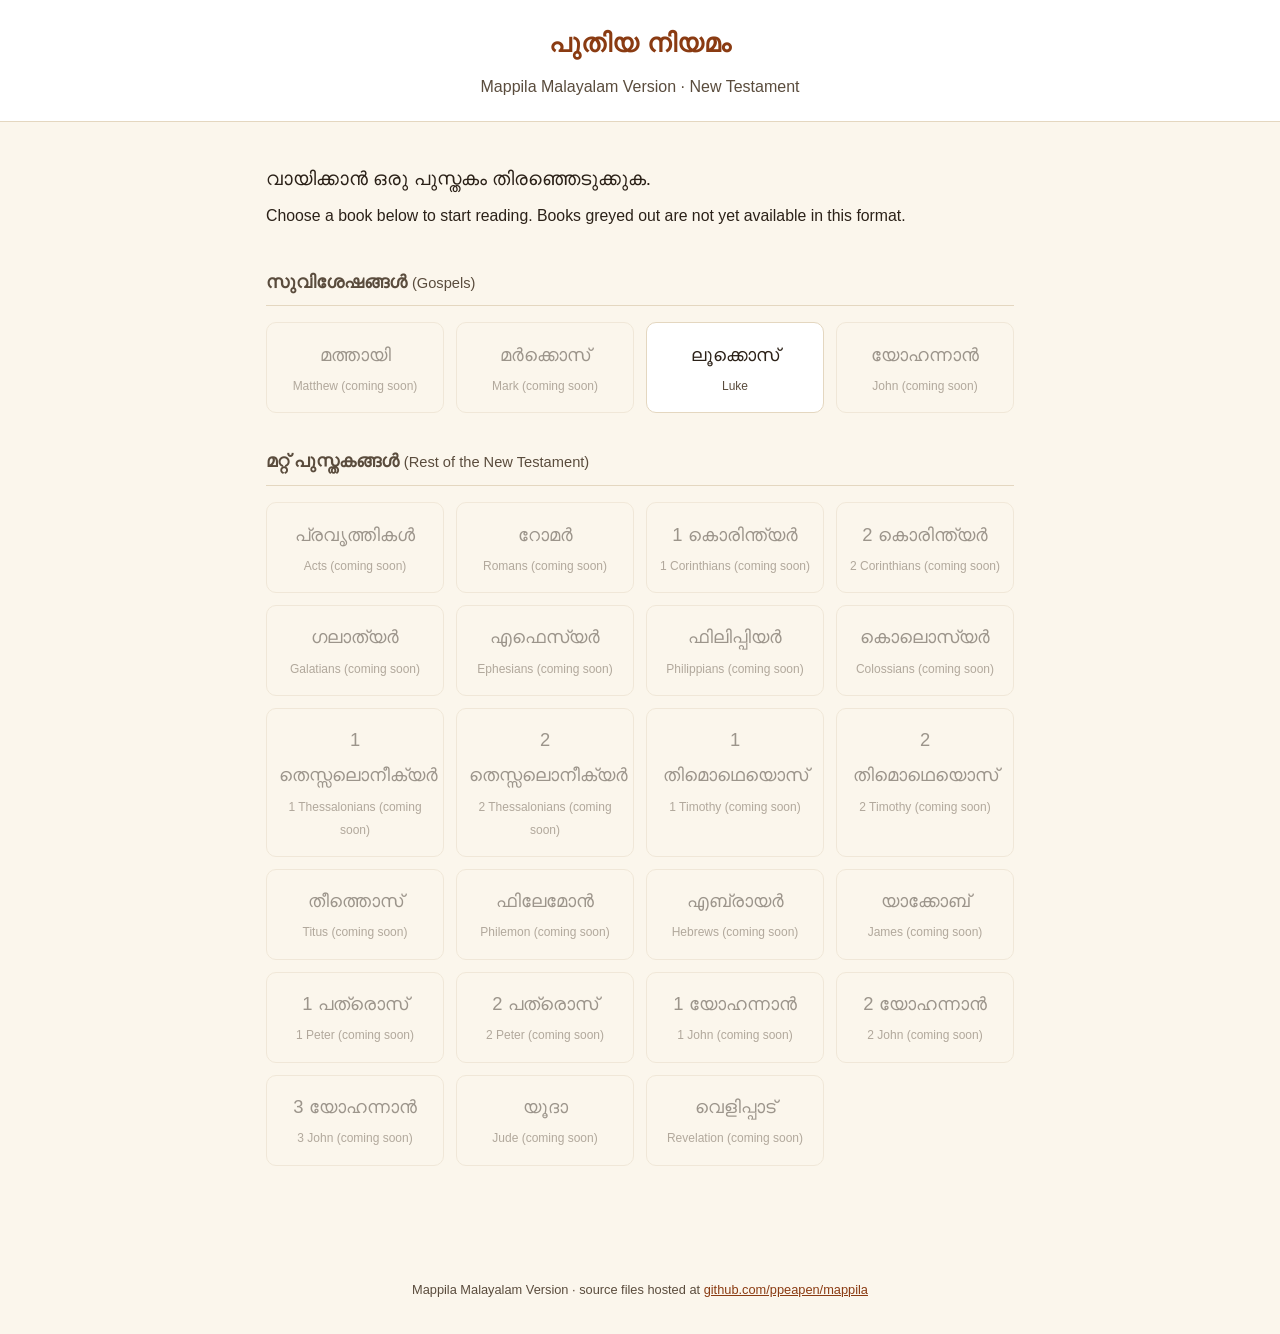
==== index.html @ bd5009b4 "Initial commit" ====
<!DOCTYPE html>
<html lang="ml">
<head>
<meta charset="UTF-8">
<meta name="viewport" content="width=device-width, initial-scale=1.0">
<title>Mappila Malayalam New Testament</title>
<meta name="description" content="Mappila Malayalam version of the New Testament — read online.">

<!--
  ===========================================================================
  MAPPILA MALAYALAM NT — index.html
  ===========================================================================
  This page just builds a menu of NT books from books.json and links each
  available one to reader.html, which does the actual USFM -> HTML rendering
  (see assets/js/usfm-parser.js and assets/js/reader.js).

  TO ADD A NEW BOOK ONCE ITS .sfm FILE IS READY:
    1. Upload the .sfm file into the /books folder of this repo.
       Keep the filename EXACTLY as it appears in books.json (GitHub Pages
       is served from a case-sensitive filesystem, unlike Windows).
    2. Open books.json and, for that book's entry, set:  "available": true
       (the "file" path already points at the expected filename).
    3. Commit + push. No other change is needed — this page, reader.html
       and the parser are all book-agnostic.

  That's it: nothing in index.html itself needs to change to add a book.
  You'd only touch this file's HTML/CSS if you wanted to change the page
  layout itself (e.g. add a search box or a different grouping).
  ===========================================================================
-->

<link rel="stylesheet" href="assets/css/style.css">
</head>
<body>

<header class="site-header">
  <h1>പുതിയ നിയമം</h1>
  <p class="subtitle">Mappila Malayalam Version &middot; New Testament</p>
</header>

<main>
  <p>
    വായിക്കാൻ ഒരു പുസ്തകം തിരഞ്ഞെടുക്കുക.
    <br>
    <small>Choose a book below to start reading. Books greyed out are not
    yet available in this format.</small>
  </p>

  <div id="bookList">
    <p class="loading">പുസ്തകങ്ങളുടെ പട്ടിക ലഭ്യമാക്കുന്നു...</p>
  </div>
</main>

<footer class="site-footer">
  Mappila Malayalam Version &middot; source files hosted at
  <a href="https://github.com/ppeapen/mappila">github.com/ppeapen/mappila</a>
</footer>

<script>
(function () {
  'use strict';

  // The four Gospels get their own heading; everything else is grouped
  // together as "the rest of the New Testament". Purely cosmetic — add
  // more groups here (e.g. "Pauline Epistles") if you want finer sections
  // once more books are online.
  const GOSPEL_CODES = new Set(['MAT', 'MRK', 'LUK', 'JHN']);

  fetch('books.json')
    .then(res => res.json())
    .then(data => renderBooks(data.books))
    .catch(err => {
      document.getElementById('bookList').innerHTML =
        '<p class="error-box">പുസ്തകങ്ങളുടെ പട്ടിക ലോഡ് ചെയ്യാനായില്ല (books.json). ' +
        String(err.message || err) + '</p>';
    });

  function renderBooks(books) {
    books.sort((a, b) => a.usfmNum - b.usfmNum);

    const gospels = books.filter(b => GOSPEL_CODES.has(b.code));
    const rest = books.filter(b => !GOSPEL_CODES.has(b.code));

    const html =
      section('സുവിശേഷങ്ങൾ', 'Gospels', gospels) +
      section('മറ്റ് പുസ്തകങ്ങൾ', 'Rest of the New Testament', rest);

    document.getElementById('bookList').innerHTML = html;
  }

  function section(titleMal, titleEng, books) {
    if (!books.length) return '';
    return (
      `<div class="testament-group">` +
      `<h2>${titleMal} <small style="font-weight:normal;">(${titleEng})</small></h2>` +
      `<div class="book-grid">` +
      books.map(bookCard).join('') +
      `</div></div>`
    );
  }

  function bookCard(book) {
    const malSpan = `<span class="mal-name">${book.name}</span>`;
    const engSpan = `<span class="eng-name">${book.engName}</span>`;

    if (book.available) {
      const href = `reader.html?book=${encodeURIComponent(book.file)}&name=${encodeURIComponent(book.name)}`;
      return `<a class="book-card" href="${href}">${malSpan}${engSpan}</a>`;
    }
    // Not available yet: render as a disabled-looking, non-clickable card.
    return `<span class="book-card coming-soon" aria-disabled="true">${malSpan}${engSpan}</span>`;
  }
})();
</script>

</body>
</html>
---- assets/css/style.css ----
/* ==========================================================================
   Mappila Malayalam NT — shared stylesheet
   Used by both index.html (book chooser) and reader.html (chapter viewer)
   ========================================================================== */

/* Required Malayalam webfont for body text, per project spec. */
@import url('https://smc.org.in/fonts/malini.css');

:root {
  --ink: #2b2118;
  --ink-soft: #5a4c3d;
  --paper: #fbf6ec;
  --paper-card: #ffffff;
  --accent: #8a3b12;
  --accent-soft: #c98a52;
  --border: #e4d7c0;
  --max-width: 780px;
}

* { box-sizing: border-box; }

html { scroll-behavior: smooth; }

body {
  margin: 0;
  padding: 0;
  background: var(--paper);
  color: var(--ink);
  /* 'Malini' comes from the imported stylesheet above; keep sensible fallbacks
     in case the remote font fails to load. */
  font-family: 'Malini', 'Noto Sans Malayalam', Tahoma, sans-serif;
  font-size: 19px;
  line-height: 1.9;
}

a { color: var(--accent); }

header.site-header {
  background: var(--paper-card);
  border-bottom: 1px solid var(--border);
  padding: 1.2rem 1rem;
  text-align: center;
}

header.site-header h1 {
  margin: 0 0 .25rem;
  font-size: 1.6rem;
  color: var(--accent);
}

header.site-header p.subtitle {
  margin: 0;
  color: var(--ink-soft);
  font-size: 1rem;
}

main {
  max-width: var(--max-width);
  margin: 0 auto;
  padding: 1.25rem 1rem 4rem;
}

/* ---------- index.html: book chooser ---------- */

.testament-group h2 {
  font-size: 1.1rem;
  color: var(--ink-soft);
  border-bottom: 1px solid var(--border);
  padding-bottom: .4rem;
  margin-top: 2rem;
}

.book-grid {
  display: grid;
  grid-template-columns: repeat(auto-fill, minmax(150px, 1fr));
  gap: .75rem;
  margin: 1rem 0;
}

.book-card {
  display: block;
  background: var(--paper-card);
  border: 1px solid var(--border);
  border-radius: 10px;
  padding: .9rem .75rem;
  text-decoration: none;
  color: var(--ink);
  text-align: center;
  transition: transform .1s ease, box-shadow .1s ease;
}

.book-card:hover {
  transform: translateY(-2px);
  box-shadow: 0 4px 10px rgba(0,0,0,.08);
}

.book-card .mal-name {
  display: block;
  font-size: 1.15rem;
}

.book-card .eng-name {
  display: block;
  font-size: .75rem;
  color: var(--ink-soft);
  margin-top: .15rem;
  font-family: Tahoma, sans-serif;
}

.book-card.coming-soon {
  cursor: not-allowed;
  opacity: .45;
  background: transparent;
  pointer-events: none;
}

.book-card.coming-soon .eng-name::after {
  content: " (coming soon)";
}

/* ---------- reader.html: chapter viewer ---------- */

.reader-toolbar {
  display: flex;
  flex-wrap: wrap;
  align-items: center;
  gap: .5rem;
  position: sticky;
  top: 0;
  background: var(--paper);
  padding: .6rem 0;
  border-bottom: 1px solid var(--border);
  z-index: 5;
}

.reader-toolbar select,
.reader-toolbar button {
  font-size: 1rem;
  padding: .35rem .6rem;
  border-radius: 6px;
  border: 1px solid var(--border);
  background: var(--paper-card);
  color: var(--ink);
}

.reader-toolbar button {
  cursor: pointer;
}

.reader-toolbar button:disabled {
  opacity: .35;
  cursor: default;
}

.book-title {
  text-align: center;
  color: var(--accent);
  margin: 1rem 0 .25rem;
}

.chapter-number {
  text-align: center;
  color: var(--ink-soft);
  font-size: 1.1rem;
  margin: 0 0 1.5rem;
}

.section-heading {
  color: var(--accent-soft);
  font-size: 1.05rem;
  margin: 1.6rem 0 .4rem;
}

p.usfm-p, p.usfm-m, p.usfm-nb, p.usfm-pc {
  margin: 0 0 1rem;
  text-align: justify;
}

p.usfm-q1 { margin: .2rem 0 .2rem 1.5rem; }
p.usfm-q2 { margin: .2rem 0 .2rem 3rem; }
p.usfm-li1 { margin: .2rem 0 .2rem 1.5rem; }

sup.verse-num {
  color: var(--accent);
  font-weight: bold;
  font-size: .75em;
  margin-inline-start: .2em;
  margin-inline-end: .1em;
  user-select: none;
}

/* generic inline-formatting spans produced by the parser, e.g.
   \nd..\nd*, \wj..\wj*, \add..\add*, \xt..\xt* -- keyed by marker name */
.usfm-wj { color: #a33; }                 /* words of Jesus */
.usfm-nd { font-variant: small-caps; }     /* divine name     */
.usfm-add { font-style: italic; }          /* translator addition */
.usfm-xt { font-style: italic; color: var(--ink-soft); text-decoration: none; }

sup.fn-ref {
  color: var(--accent);
  cursor: pointer;
  font-weight: bold;
}

.footnotes {
  margin-top: 2.5rem;
  padding-top: .75rem;
  border-top: 1px dashed var(--border);
  font-size: .85rem;
  color: var(--ink-soft);
}

.footnotes li { margin-bottom: .5rem; }

.intro-box {
  background: var(--paper-card);
  border: 1px solid var(--border);
  border-radius: 10px;
  padding: 1rem 1.2rem;
  margin-bottom: 1.5rem;
}

.intro-box h2 { margin-top: 0; color: var(--accent); }

.intro-box summary {
  cursor: pointer;
  font-weight: bold;
  color: var(--accent);
}

.loading, .error-box {
  text-align: center;
  color: var(--ink-soft);
  padding: 3rem 1rem;
}

.error-box { color: #a33; }

footer.site-footer {
  text-align: center;
  color: var(--ink-soft);
  font-size: .8rem;
  padding: 2rem 1rem;
}
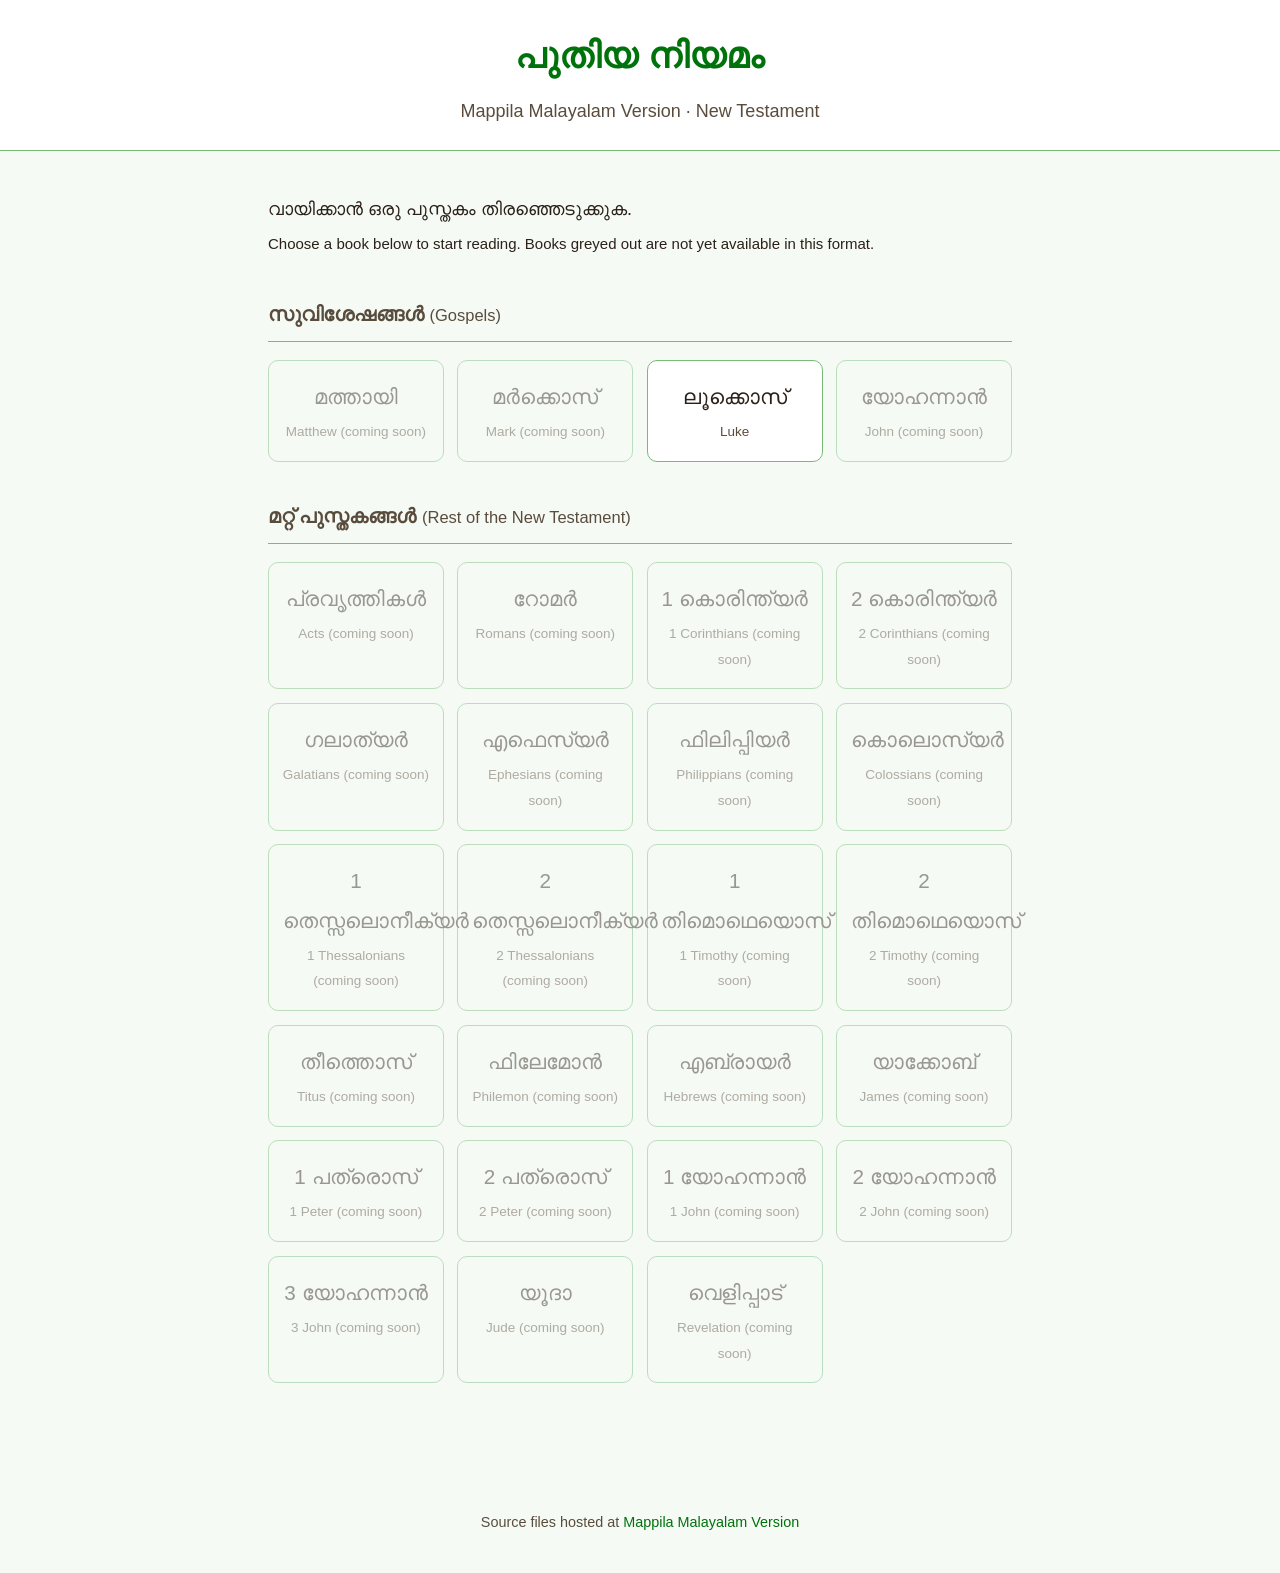
==== commit f1126046: "Initial commit" ====
--- a/index.html
+++ b/index.html
@@ -1,11 +1,29 @@
 <!DOCTYPE html>
 <html lang="ml">
-<head>
-<meta charset="UTF-8">
-<meta name="viewport" content="width=device-width, initial-scale=1.0">
-<title>Mappila Malayalam New Testament</title>
-<meta name="description" content="Mappila Malayalam version of the New Testament — read online.">
-
+  <head>
+    <meta charset="UTF-8">
+    <meta name="viewport" content="width=device-width, initial-scale=1.0">
+    <title>Mappila Malayalam New Testament</title>
+    <meta name="description" content="Mappila Malayalam version of the New Testament — read online.">
+    <!--PAGE LINKS: CURRENT and ALTERNATE-->
+    <link rel="canonical" href="https://ppeapen.github.io/mappila/" />
+    <link rel="alternate" href="https://ppeapen.github.io/mappila/" hreflang="ml" />
+    <!--Basic SEO Meta Tags-->
+    <meta name="title" content="Mappila Malayalam Version of New Testament" />
+    <meta name="copyright" content="Copyright 2026">
+    <meta name="date" content="June 1, 2026" />
+    <meta name="revised" content="Saturday, Aug 29, 2026, 5:15 am" />
+    <meta name="language" content="ml" />
+    <meta name="author" content="Philip P. Eapen"/>
+    <meta name="description" content="ഈസ-അൽ-മസീഹിന്റെ പരിശുദ്ധ ഇഞ്ചീൽ" />
+    <meta name="robots" content="index, follow, max-snippet:-1, noarchive" />
+    <!--OpenGraph Meta Tags: Facebook-->
+    <meta property="og:title" content="Mappila Malayalam Version of New Testament" />
+    <meta property="og:type" content="article" />
+    <meta property="og:image" content="https://ppeapen.github.io/mappila/assets/img/og_ramadan-lantern.webp"> 
+    <meta name="og:url" content="https://ppeapen.github.io/mappila/" />
+    <meta name="og:site_name" content="Mappila Malayalam NT">
+    <meta property="og:description" content="ഈസ-അൽ-മസീഹിന്റെ പരിശുദ്ധ ഇഞ്ചീൽ" />
 <!--
   ===========================================================================
   MAPPILA MALAYALAM NT — index.html
@@ -29,21 +47,24 @@
   ===========================================================================
 -->
 
-<link rel="stylesheet" href="assets/css/style.css">
-</head>
+    <link rel="stylesheet" href="assets/css/style.css">
+    <style>
+      .eng {font-family: -apple-system, BlinkMacSystemFont, "Segoe UI", Roboto, sans-serif;}
+    </style>
+  </head>
 <body>
 
 <header class="site-header">
   <h1>പുതിയ നിയമം</h1>
-  <p class="subtitle">Mappila Malayalam Version &middot; New Testament</p>
+  <p class="subtitle eng">Mappila Malayalam Version &middot; New Testament</p>
 </header>
 
 <main>
   <p>
     വായിക്കാൻ ഒരു പുസ്തകം തിരഞ്ഞെടുക്കുക.
     <br>
-    <small>Choose a book below to start reading. Books greyed out are not
-    yet available in this format.</small>
+    <small><span class="eng">Choose a book below to start reading. Books greyed out are not
+    yet available in this format.</span></small>
   </p>
 
   <div id="bookList">
@@ -51,9 +72,9 @@
   </div>
 </main>
 
-<footer class="site-footer">
-  Mappila Malayalam Version &middot; source files hosted at
-  <a href="https://github.com/ppeapen/mappila">github.com/ppeapen/mappila</a>
+<footer class="site-footer eng">
+   Source files hosted at
+  <a href="https://github.com/ppeapen/mappila">Mappila Malayalam Version</a>
 </footer>
 
 <script>
--- a/assets/css/style.css
+++ b/assets/css/style.css
@@ -9,17 +9,17 @@
 :root {
   --ink: #2b2118;
   --ink-soft: #5a4c3d;
-  --paper: #fbf6ec;
+  --paper: #F5FAF5; /*#fbf6ec;*/
   --paper-card: #ffffff;
-  --accent: #8a3b12;
-  --accent-soft: #c98a52;
-  --border: #e4d7c0;
+  --accent: #00720B; /*#8a3b12;*/
+  --accent-soft: #2b2118; /*#c98a52;*/
+  --border: #78BB78; /*#e4d7c0;*/
   --max-width: 780px;
 }
 
 * { box-sizing: border-box; }
 
-html { scroll-behavior: smooth; }
+html { scroll-behavior: smooth; font-size: 18px;}
 
 body {
   margin: 0;
@@ -29,11 +29,11 @@
   /* 'Malini' comes from the imported stylesheet above; keep sensible fallbacks
      in case the remote font fails to load. */
   font-family: 'Malini', 'Noto Sans Malayalam', Tahoma, sans-serif;
-  font-size: 19px;
   line-height: 1.9;
 }
 
 a { color: var(--accent); }
+a:link {text-decoration: none;}
 
 header.site-header {
   background: var(--paper-card);
@@ -41,12 +41,16 @@
   padding: 1.2rem 1rem;
   text-align: center;
 }
+.eng {font-family: -apple-system, BlinkMacSystemFont, "Segoe UI", Roboto, sans-serif;}
 
 header.site-header h1 {
   margin: 0 0 .25rem;
-  font-size: 1.6rem;
-  color: var(--accent);
-}
+  font-stretch: 90%;
+  font-size: 2rem;
+  color: var(--accent);
+}
+
+h2 {font-size: 1.8rem}
 
 header.site-header p.subtitle {
   margin: 0;
@@ -124,13 +128,15 @@
   display: flex;
   flex-wrap: wrap;
   align-items: center;
+   justify-content: center;
   gap: .5rem;
   position: sticky;
   top: 0;
   background: var(--paper);
   padding: .6rem 0;
-  border-bottom: 1px solid var(--border);
+  /*border-bottom: 1px solid var(--border);*/
   z-index: 5;
+  font-size: 0.8rem;
 }
 
 .reader-toolbar select,
@@ -161,17 +167,33 @@
 .chapter-number {
   text-align: center;
   color: var(--ink-soft);
-  font-size: 1.1rem;
+  font-size: 1.4rem;
+  font-stretch: 90%;
   margin: 0 0 1.5rem;
 }
 
-.section-heading {
+summary {
+  font-size: 1.25rem;
+  font-weight: 400;
+  font-stretch:90%;
+}
+
+.section-heading, .intro-box h3 {
   color: var(--accent-soft);
-  font-size: 1.05rem;
+  font-size: 1.25rem;
+  font-weight: 400;
+  font-stretch:90%;
   margin: 1.6rem 0 .4rem;
 }
 
-p.usfm-p, p.usfm-m, p.usfm-nb, p.usfm-pc {
+.intro-box p, p.usfm-p, p.usfm-m, p.usfm-nb, p.usfm-pc, p.usfm-q1, p.usfm-q2,p.usfm-li1,p.usfm-li2 {
+  font-family: 'Malini';
+  font-size: 1.2rem;
+  font-weight: 300;
+  font-stretch:  95%;
+  font-optical-sizing: auto;
+  line-height: 1.45 !important;
+  text-indent: 0;
   margin: 0 0 1rem;
   text-align: justify;
 }
@@ -179,6 +201,7 @@
 p.usfm-q1 { margin: .2rem 0 .2rem 1.5rem; }
 p.usfm-q2 { margin: .2rem 0 .2rem 3rem; }
 p.usfm-li1 { margin: .2rem 0 .2rem 1.5rem; }
+
 
 sup.verse-num {
   color: var(--accent);
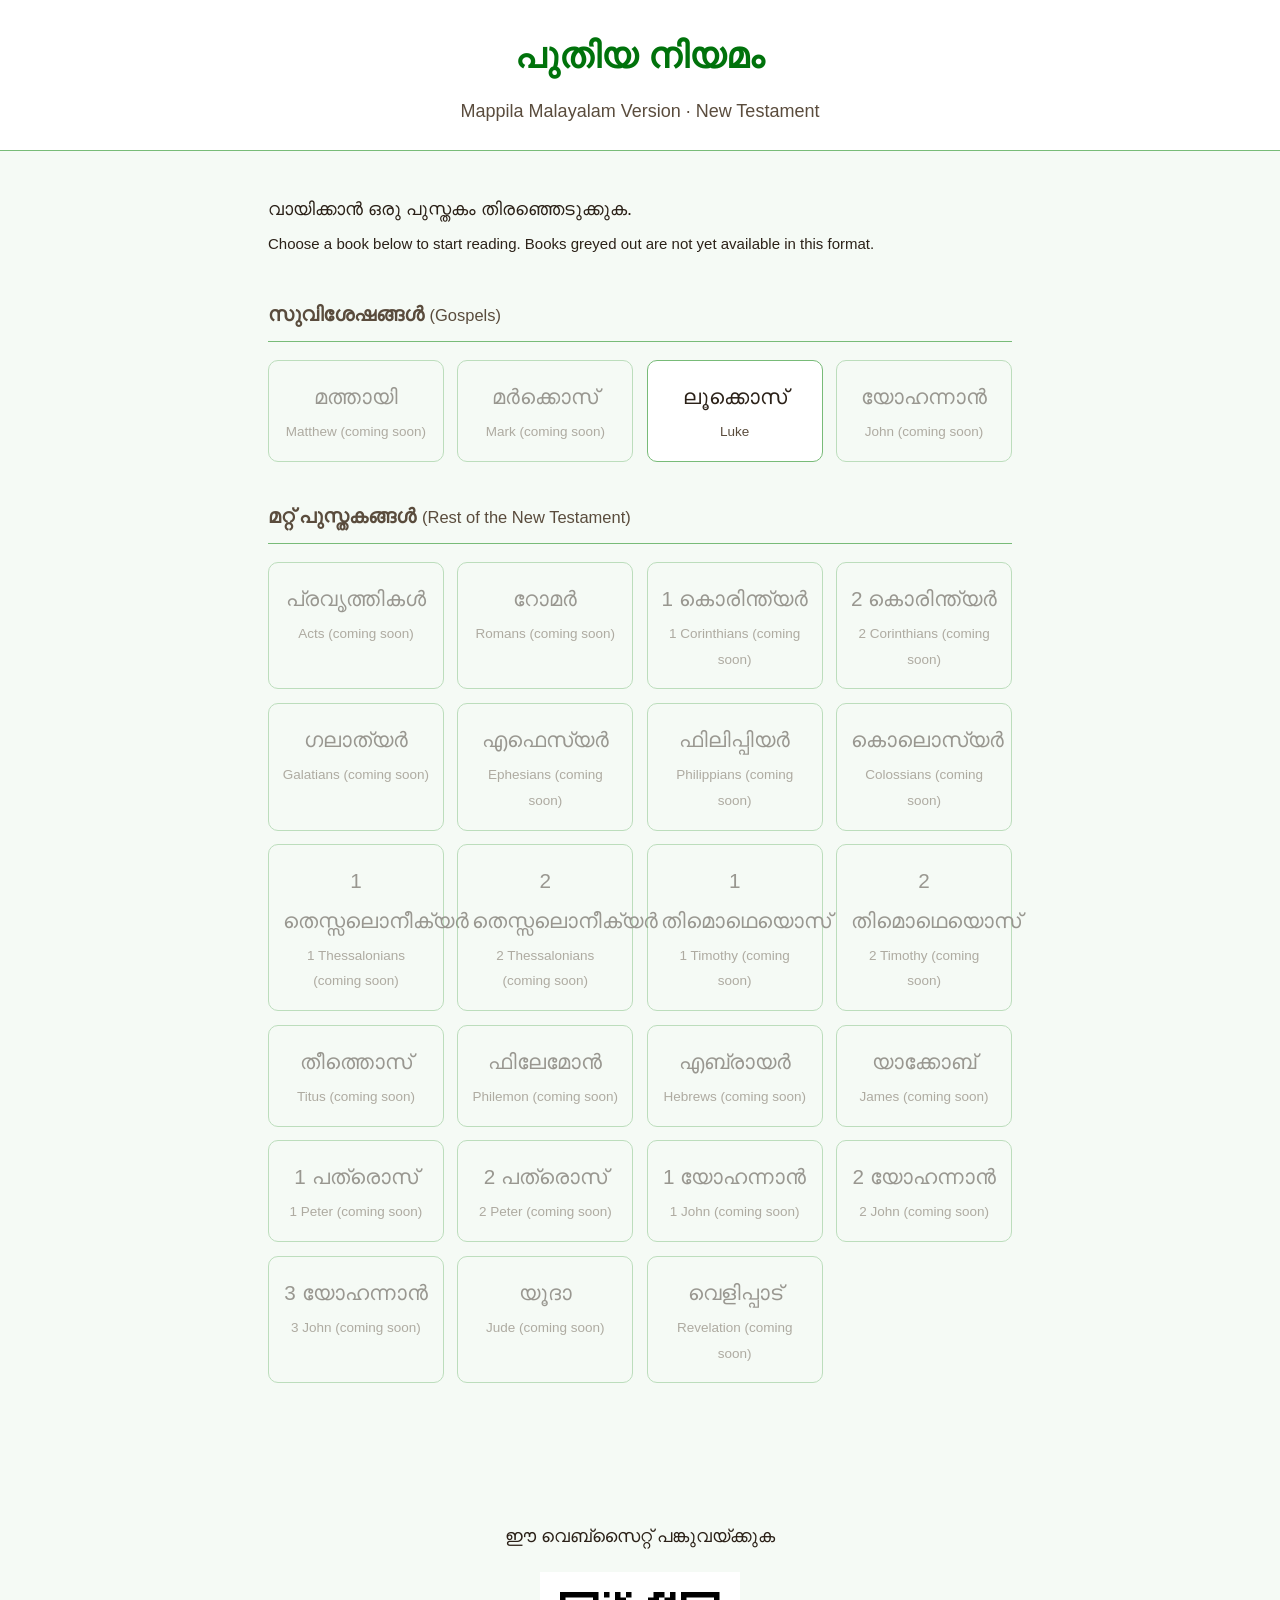
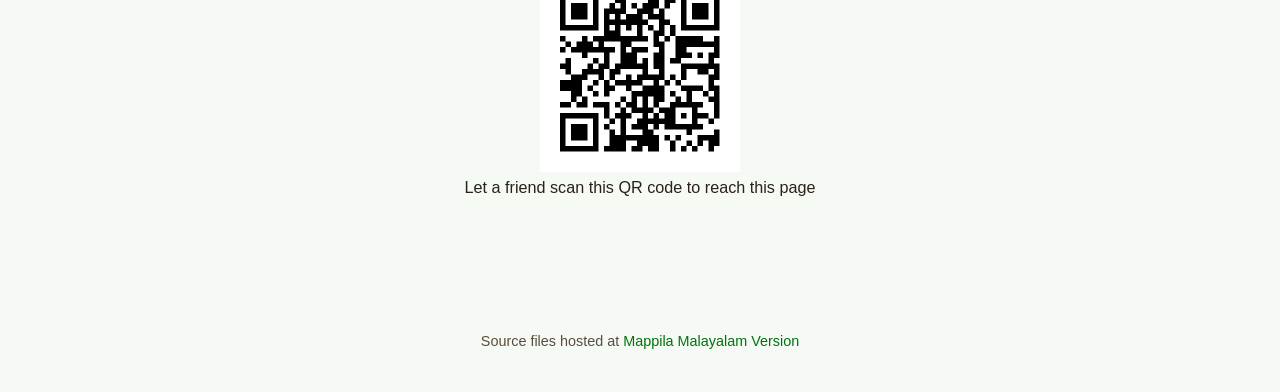
==== commit dca1ceb7: "Initial commit" ====
--- a/index.html
+++ b/index.html
@@ -50,6 +50,7 @@
     <link rel="stylesheet" href="assets/css/style.css">
     <style>
       .eng {font-family: -apple-system, BlinkMacSystemFont, "Segoe UI", Roboto, sans-serif;}
+      img {display: block; margin: 0px auto 0px auto;}
     </style>
   </head>
 <body>
@@ -70,6 +71,15 @@
   <div id="bookList">
     <p class="loading">പുസ്തകങ്ങളുടെ പട്ടിക ലഭ്യമാക്കുന്നു...</p>
   </div>
+
+  <div style="height:100px"></div>
+  <p class="eng" style="text-align: center; font-size: rem;">ഈ വെബ്‍സൈറ്റ് പങ്കുവയ്‍ക്കുക</p>
+  <figure>
+    <a href="./assets/img/qr-index.svg">
+      <img src="./assets/img/qr-index.svg" width="200px" height="auto" alt="qr code" />
+    </a>
+    <figcaption class="eng" style="text-align: center; font-size: 0.9rem;">Let a friend scan this QR code to reach this page</figcaption>
+  </figure>
 </main>
 
 <footer class="site-footer eng">
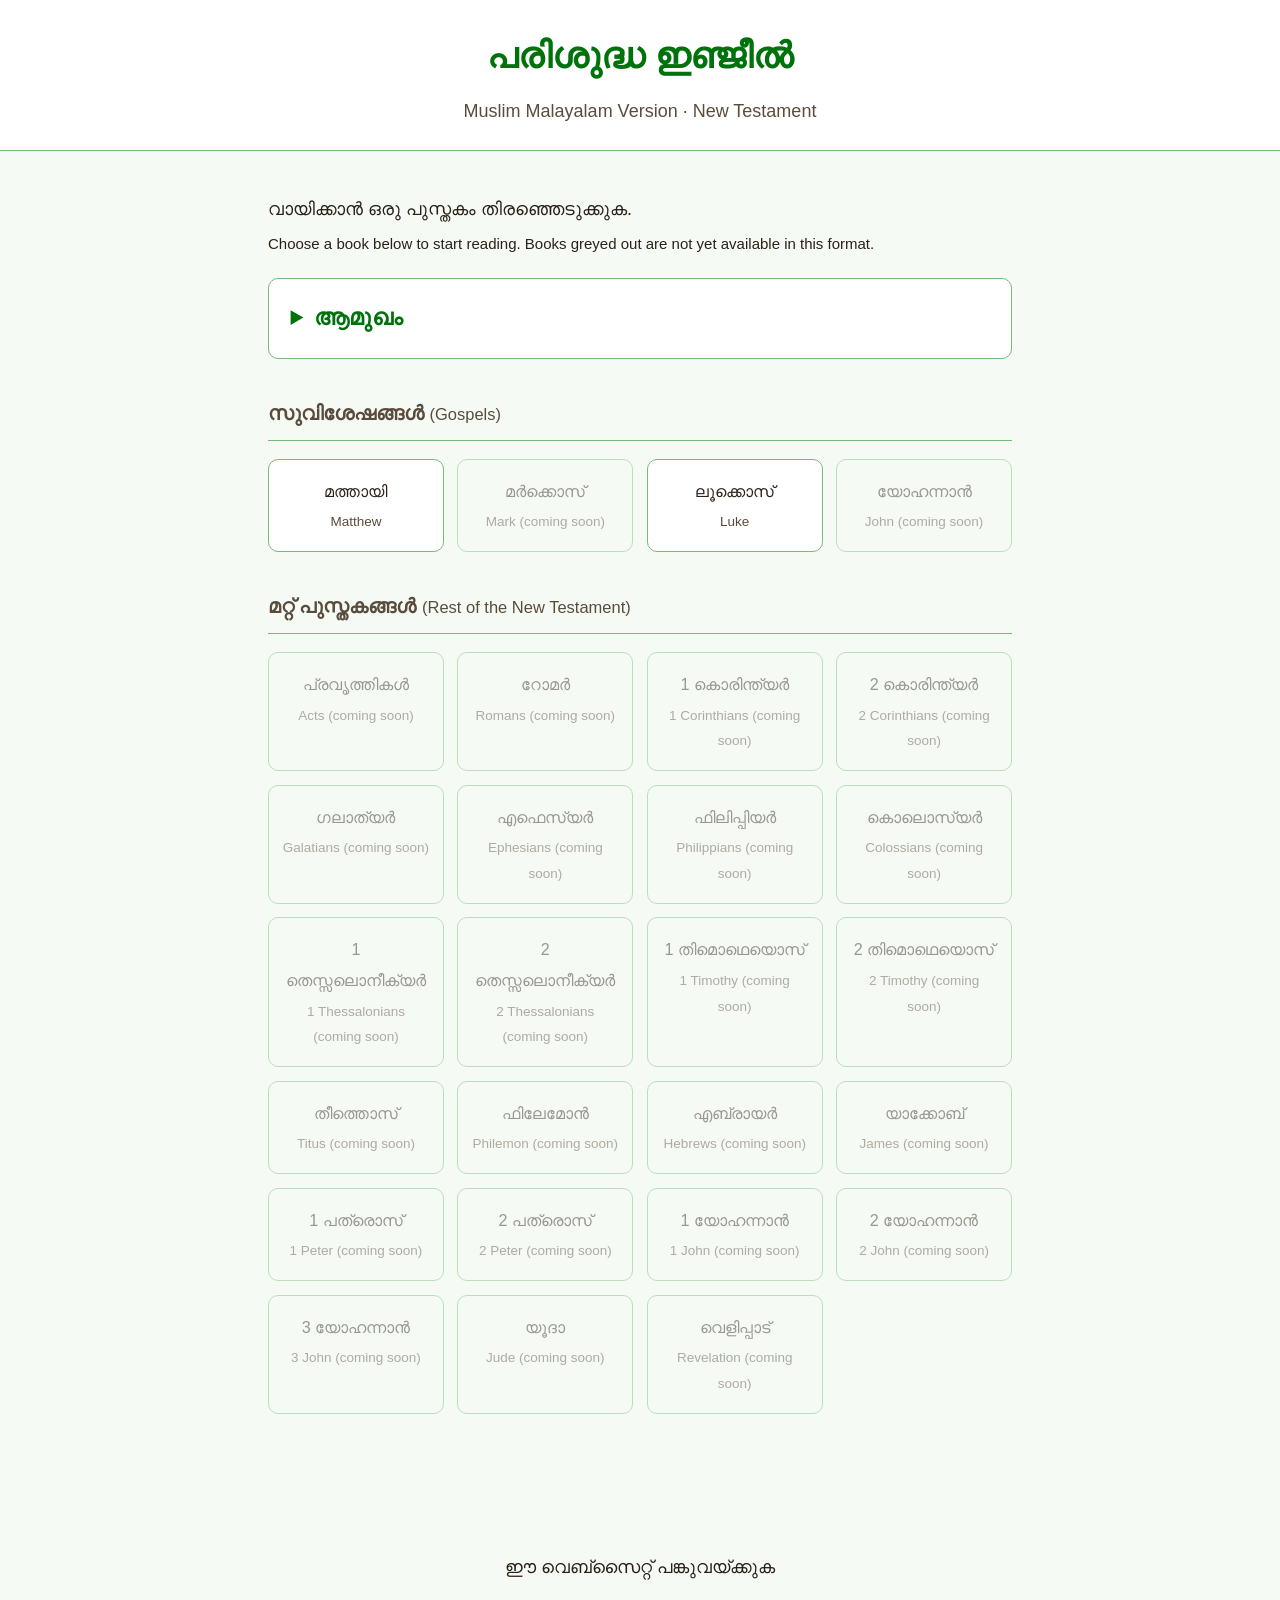
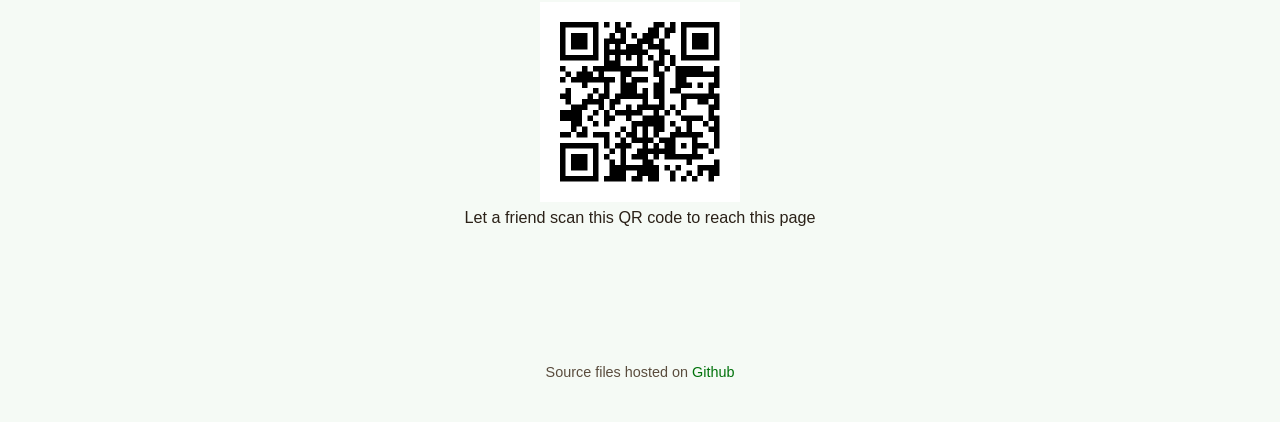
==== commit 7d73cc33: "Initial commit" ====
--- a/index.html
+++ b/index.html
@@ -3,13 +3,13 @@
   <head>
     <meta charset="UTF-8">
     <meta name="viewport" content="width=device-width, initial-scale=1.0">
-    <title>Mappila Malayalam New Testament</title>
-    <meta name="description" content="Mappila Malayalam version of the New Testament — read online.">
+    <title>Muslim Malayalam New Testament</title>
+    <meta name="description" content="Muslim Malayalam version of the New Testament — read online.">
     <!--PAGE LINKS: CURRENT and ALTERNATE-->
     <link rel="canonical" href="https://ppeapen.github.io/mappila/" />
     <link rel="alternate" href="https://ppeapen.github.io/mappila/" hreflang="ml" />
     <!--Basic SEO Meta Tags-->
-    <meta name="title" content="Mappila Malayalam Version of New Testament" />
+    <meta name="title" content="Muslim Malayalam Version of New Testament" />
     <meta name="copyright" content="Copyright 2026">
     <meta name="date" content="June 1, 2026" />
     <meta name="revised" content="Saturday, Aug 29, 2026, 5:15 am" />
@@ -18,11 +18,11 @@
     <meta name="description" content="ഈസ-അൽ-മസീഹിന്റെ പരിശുദ്ധ ഇഞ്ചീൽ" />
     <meta name="robots" content="index, follow, max-snippet:-1, noarchive" />
     <!--OpenGraph Meta Tags: Facebook-->
-    <meta property="og:title" content="Mappila Malayalam Version of New Testament" />
+    <meta property="og:title" content="Muslim Malayalam Version of New Testament" />
     <meta property="og:type" content="article" />
     <meta property="og:image" content="https://ppeapen.github.io/mappila/assets/img/og_ramadan-lantern.webp"> 
     <meta name="og:url" content="https://ppeapen.github.io/mappila/" />
-    <meta name="og:site_name" content="Mappila Malayalam NT">
+    <meta name="og:site_name" content="Muslim Malayalam NT">
     <meta property="og:description" content="ഈസ-അൽ-മസീഹിന്റെ പരിശുദ്ധ ഇഞ്ചീൽ" />
 <!--
   ===========================================================================
@@ -56,8 +56,8 @@
 <body>
 
 <header class="site-header">
-  <h1>പുതിയ നിയമം</h1>
-  <p class="subtitle eng">Mappila Malayalam Version &middot; New Testament</p>
+  <h1>പരിശുദ്ധ ഇഞ്ജീൽ</h1>
+  <p class="subtitle eng">Muslim Malayalam Version &middot; New Testament</p>
 </header>
 
 <main>
@@ -68,8 +68,20 @@
     yet available in this format.</span></small>
   </p>
 
+  <!--
+    New-Testament-wide preface, loaded from books/40MNTPRE.sfm by
+    assets/js/nt-preface.js (see that file to change the source path).
+    Uses the same .intro-box styling as the per-book preface in reader.html.
+  -->
+  <details class="intro-box" id="ntPreface">
+    <summary>ആമുഖം</summary>
+    <div class="intro-box-body">
+      <p class="loading">ഒരു നിമിഷം ...</p>
+    </div>
+  </details>
+
   <div id="bookList">
-    <p class="loading">പുസ്തകങ്ങളുടെ പട്ടിക ലഭ്യമാക്കുന്നു...</p>
+    <p class="loading">ഒരു നിമിഷം ...</p>
   </div>
 
   <div style="height:100px"></div>
@@ -83,10 +95,12 @@
 </main>
 
 <footer class="site-footer eng">
-   Source files hosted at
-  <a href="https://github.com/ppeapen/mappila">Mappila Malayalam Version</a>
+   Source files hosted on
+  <a href="https://github.com/ppeapen/mappila">Github</a>
 </footer>
 
+<script src="assets/js/usfm-parser.js"></script>
+<script src="assets/js/nt-preface.js"></script>
 <script>
 (function () {
   'use strict';
--- a/assets/css/style.css
+++ b/assets/css/style.css
@@ -100,7 +100,7 @@
 
 .book-card .mal-name {
   display: block;
-  font-size: 1.15rem;
+  font-size: 0.9rem;
 }
 
 .book-card .eng-name {
@@ -128,7 +128,7 @@
   display: flex;
   flex-wrap: wrap;
   align-items: center;
-   justify-content: center;
+  justify-content: center;
   gap: .5rem;
   position: sticky;
   top: 0;
@@ -180,22 +180,30 @@
 
 .section-heading, .intro-box h3 {
   color: var(--accent-soft);
-  font-size: 1.25rem;
-  font-weight: 400;
+  font-size: 1.20rem;
+  font-weight: 300;
   font-stretch:90%;
-  margin: 1.6rem 0 .4rem;
+  font-style: oblique 8deg;
+  margin: 2rem 0 .4rem;
+  line-height: 1.3;
 }
 
 .intro-box p, p.usfm-p, p.usfm-m, p.usfm-nb, p.usfm-pc, p.usfm-q1, p.usfm-q2,p.usfm-li1,p.usfm-li2 {
   font-family: 'Malini';
-  font-size: 1.2rem;
-  font-weight: 300;
+  font-size: 1.05em;
+  font-weight: 400;
   font-stretch:  95%;
   font-optical-sizing: auto;
   line-height: 1.45 !important;
   text-indent: 0;
   margin: 0 0 1rem;
+}
+
+.intro-box p, p.usfm-p, p.usfm-m, p.usfm-nb, p.usfm-pc {
   text-align: justify;
+  hyphens: auto;
+  -webkit-hyphenate-character: '';
+  /*overflow-wrap: break-word;*/
 }
 
 p.usfm-q1 { margin: .2rem 0 .2rem 1.5rem; }
@@ -218,6 +226,7 @@
 .usfm-nd { font-variant: small-caps; }     /* divine name     */
 .usfm-add { font-style: italic; }          /* translator addition */
 .usfm-xt { font-style: italic; color: var(--ink-soft); text-decoration: none; }
+.usfm-qt { font-style: italic; color: var(--ink-soft); }         /* quoted scripture text */
 
 sup.fn-ref {
   color: var(--accent);
@@ -265,3 +274,9 @@
   font-size: .8rem;
   padding: 2rem 1rem;
 }
+
+/*larger font-size on big screens*/
+@media (min-width: 850px) {
+  .intro-box p, p.usfm-p, p.usfm-m, p.usfm-nb, p.usfm-pc, p.usfm-q1, p.usfm-q2,p.usfm-li1,p.usfm-li2 {font-size: 26px;}
+  .section-heading, .intro-box h3 {font-size: 28px;}
+}
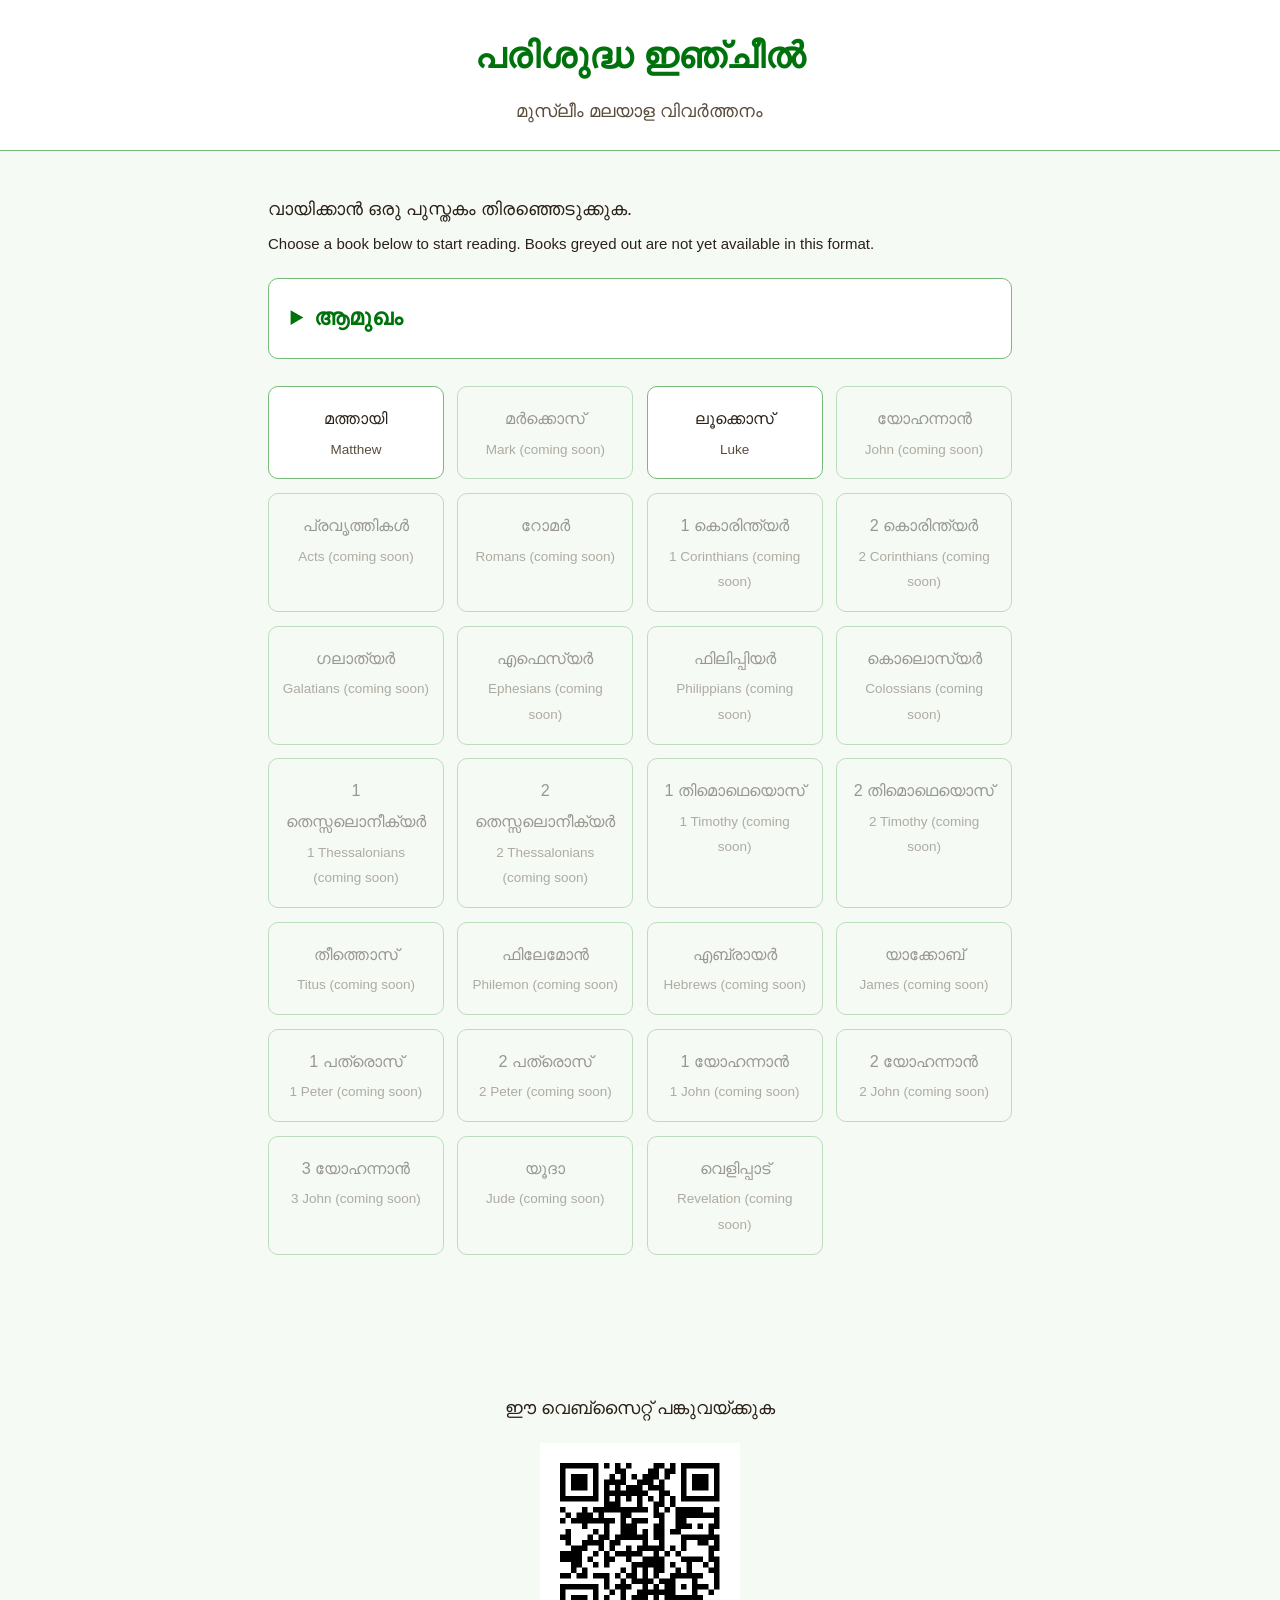
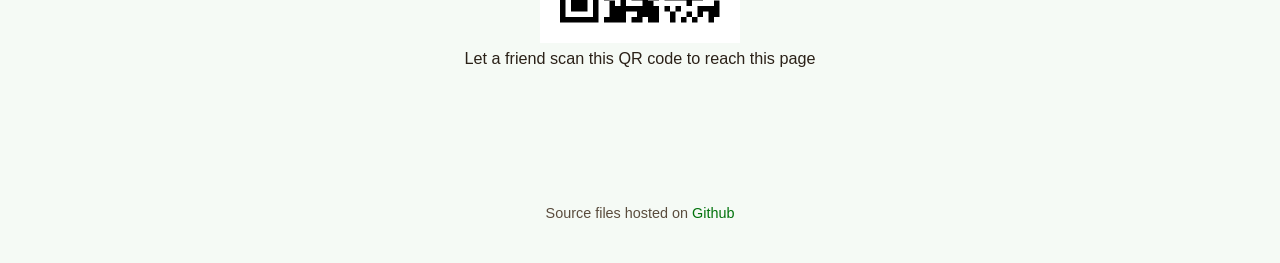
==== commit 6bc6b2d5: "Initial commit" ====
--- a/index.html
+++ b/index.html
@@ -56,8 +56,8 @@
 <body>
 
 <header class="site-header">
-  <h1>പരിശുദ്ധ ഇഞ്ജീൽ</h1>
-  <p class="subtitle eng">Muslim Malayalam Version &middot; New Testament</p>
+  <h1>പരിശുദ്ധ ഇഞ്ചീൽ</h1>
+  <p class="subtitle eng">മുസ്ലീം മലയാള വിവർത്തനം</p>
 </header>
 
 <main>
@@ -105,11 +105,13 @@
 (function () {
   'use strict';
 
-  // The four Gospels get their own heading; everything else is grouped
-  // together as "the rest of the New Testament". Purely cosmetic — add
-  // more groups here (e.g. "Pauline Epistles") if you want finer sections
-  // once more books are online.
-  const GOSPEL_CODES = new Set(['MAT', 'MRK', 'LUK', 'JHN']);
+  // Previously books were split into two groups ("Gospels" and "Rest of
+  // the New Testament") using a GOSPEL_CODES set. That grouping has been
+  // removed per request -- all books are now shown in a single flat grid,
+  // sorted in standard New Testament (USFM) book order. If a grouped view
+  // is ever wanted again, filter `books` into subsets inside renderBooks()
+  // and build one section (heading + grid) per subset, the way the old
+  // code did.
 
   fetch('books.json')
     .then(res => res.json())
@@ -121,27 +123,14 @@
     });
 
   function renderBooks(books) {
+    // Keep books in standard New Testament order (Matthew..Revelation),
+    // regardless of the order they appear in books.json.
     books.sort((a, b) => a.usfmNum - b.usfmNum);
 
-    const gospels = books.filter(b => GOSPEL_CODES.has(b.code));
-    const rest = books.filter(b => !GOSPEL_CODES.has(b.code));
-
-    const html =
-      section('സുവിശേഷങ്ങൾ', 'Gospels', gospels) +
-      section('മറ്റ് പുസ്തകങ്ങൾ', 'Rest of the New Testament', rest);
+    // Single flat grid -- no section grouping/headings.
+    const html = `<div class="book-grid">${books.map(bookCard).join('')}</div>`;
 
     document.getElementById('bookList').innerHTML = html;
-  }
-
-  function section(titleMal, titleEng, books) {
-    if (!books.length) return '';
-    return (
-      `<div class="testament-group">` +
-      `<h2>${titleMal} <small style="font-weight:normal;">(${titleEng})</small></h2>` +
-      `<div class="book-grid">` +
-      books.map(bookCard).join('') +
-      `</div></div>`
-    );
   }
 
   function bookCard(book) {
